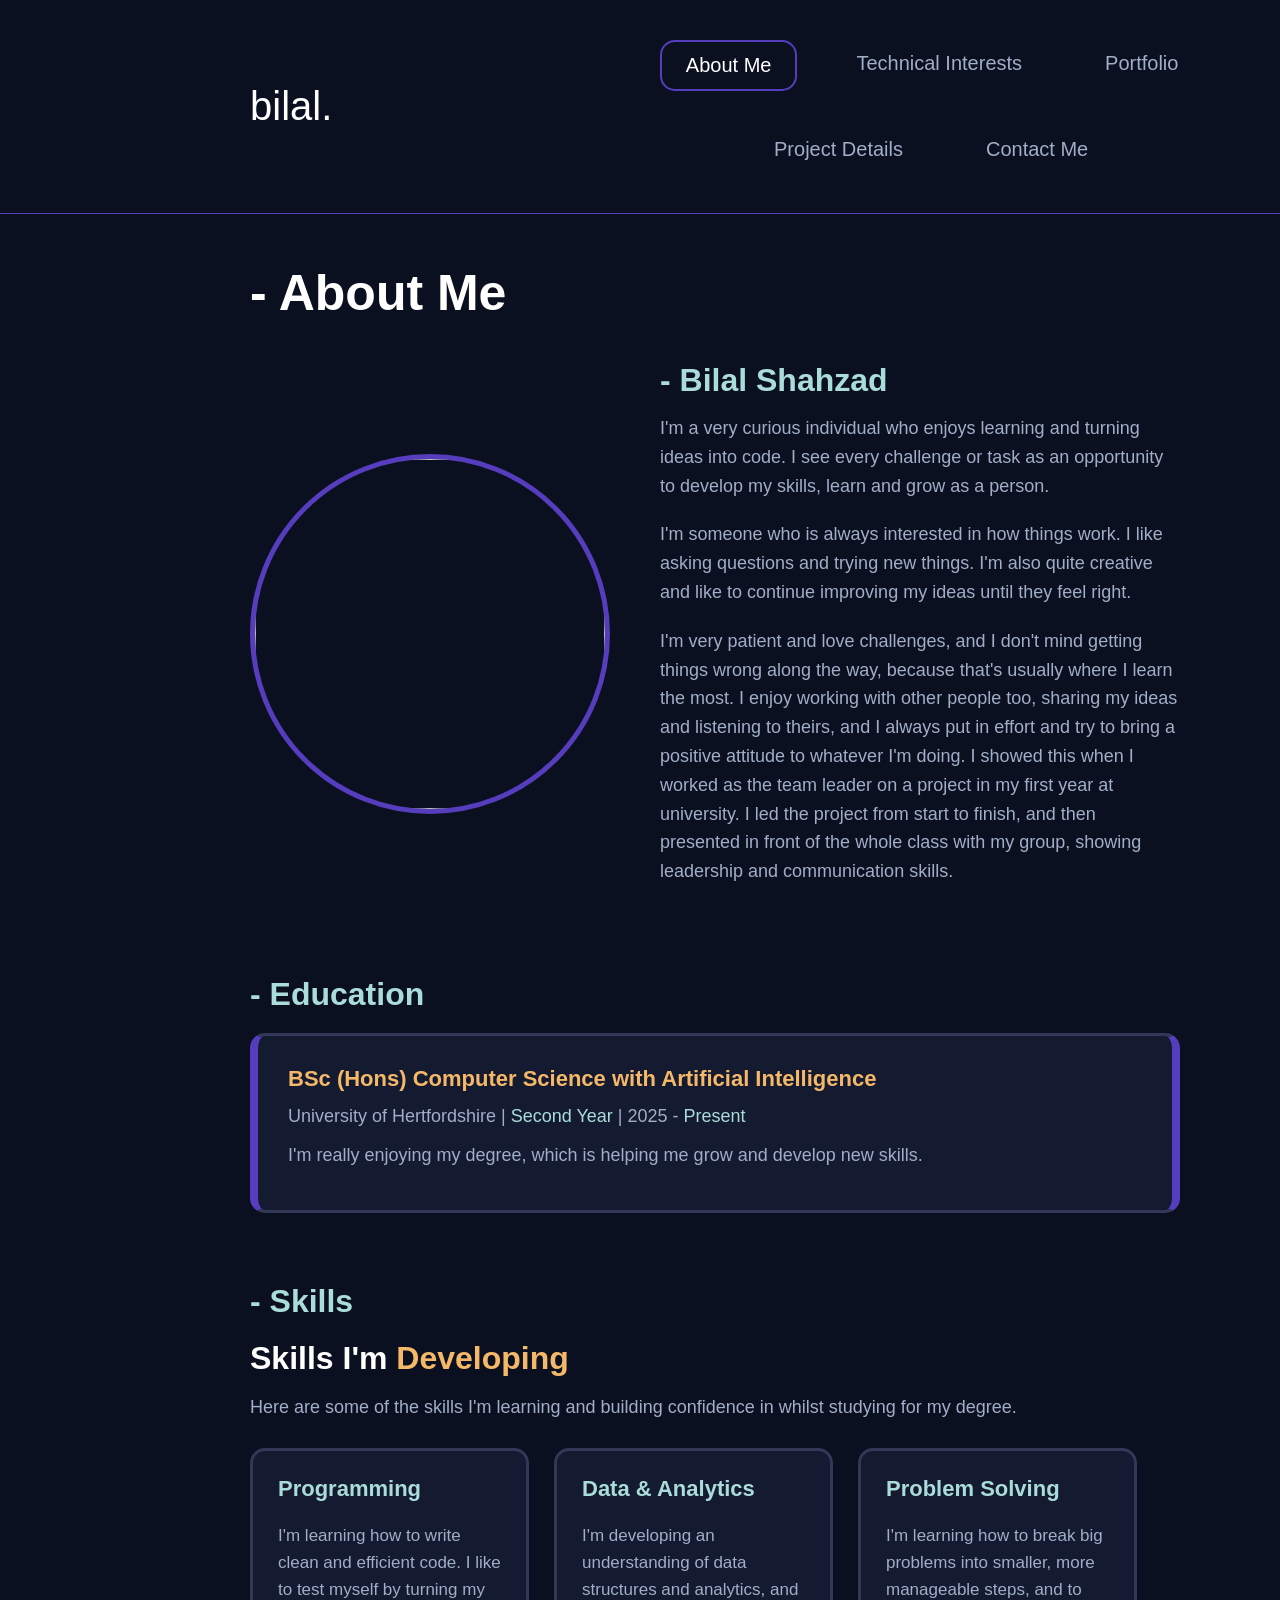
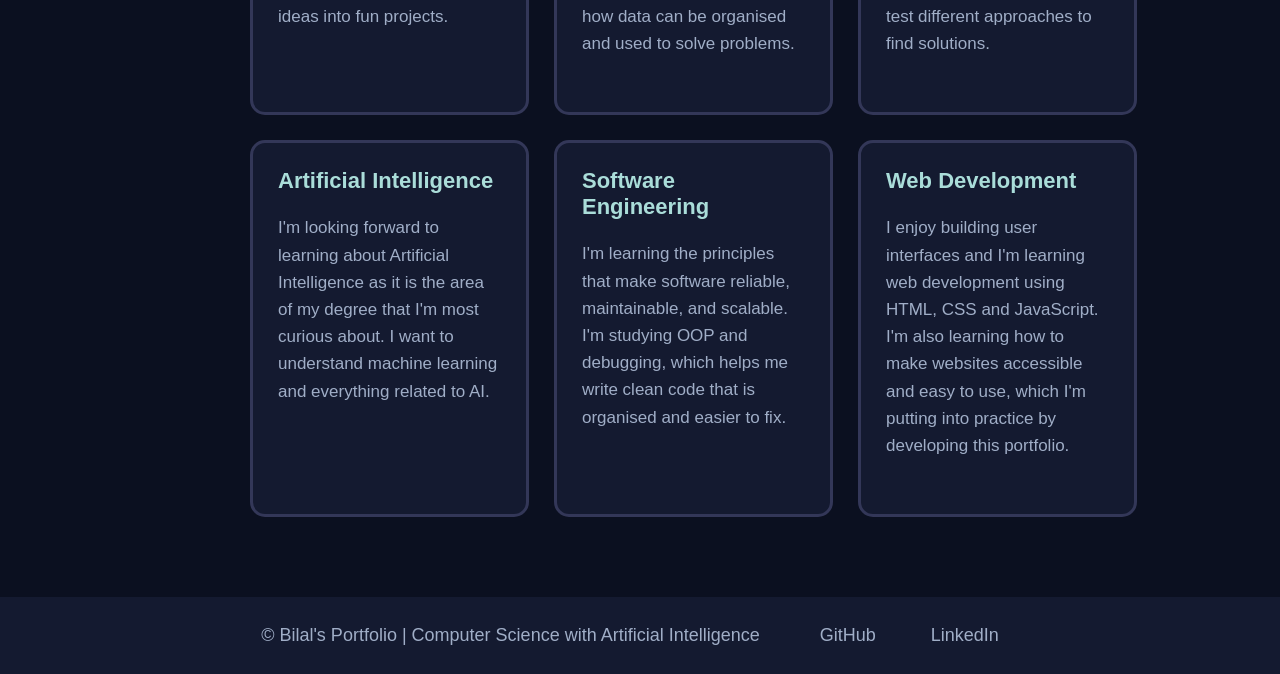
==== about.html @ db25fef5 "Add files via upload" ====
<!DOCTYPE html>
<html lang="en">
<head>

    <meta charset="UTF-8">
    <meta name="viewport" content="width=device-width, initial-scale=1.0">
    <link rel="stylesheet" href="style.css">

    <title> Bilal | About Me </title>

</head>
<body class="about">

    <header>

        <a class="myLogo" href="homepage.html" aria-label="Home"> bilal. </a>

        <nav class="buttons" aria-label="Main navigation">

            <a href="about.html" class="currentPage" aria-current="page"> About Me </a>
            <a href="interests.html"> Technical Interests </a>
            <a href="portfolio.html"> Portfolio </a>
            <a href="projectDetails.html"> Project Details </a>
            <a href="contact.html"> Contact Me </a>

        </nav>

    </header>

    <main>

        <h1> - About Me </h1>

        <div class="intro">

            <img class="myPortrait" src="images/myPortrait.png" aria-label="Bilal's Portrait">

            <div class="myIntroduction">

                <h2> - Bilal Shahzad </h2>

                <p> 
                    
                    I'm a very curious individual who enjoys learning and turning ideas into code. 
                    I see every challenge or task as an opportunity to develop my skills, learn and grow as a person.

                </p>

                <p> 
                    
                    I'm someone who is always interested in how things work. I like asking questions and trying new things. 
                    I'm also quite creative and like to continue improving my ideas until they feel right.

                </p>

                <p> 
                    
                    I'm very patient and love challenges, and I don't mind getting things wrong along the way, 
                    because that's usually where I learn the most. I enjoy working with other people too, sharing my ideas and listening
                    to theirs, and I always put in effort and try to bring a positive attitude to whatever I'm doing. 
                    I showed this when I worked as the team leader on a project in my first year at university. I led the project from start to finish,
                    and then presented in front of the whole class with my group, showing leadership and communication skills.

                </p>

            </div>

        </div>

        <div class="education">

            <h2> - Education </h2>

            <div class="myEducation">

                <h3> BSc (Hons) Computer Science with Artificial Intelligence </h3>
                <p> University of Hertfordshire | <span class="changeColour"> Second Year </span> | 2025 - <span class="changeColour"> Present </span></p>
                <p> I'm really enjoying my degree, which is helping me grow and develop new skills. </p>

            </div>

        </div>

        <div class="skills">

            <h2> - Skills </h2>
            <h3> Skills I'm <span class="newColour"> Developing </span></h3>
            <p> Here are some of the skills I'm learning and building confidence in whilst studying for my degree. </p>

            <div class="mySkills">

                <div class="skillSection">

                    <h3> Programming </h3>
                    <p> 

                        I'm learning how to write clean and efficient code. 
                        I like to test myself by turning my ideas into fun projects. 

                    </p>

                </div>

                <div class="skillSection">

                    <h3> Data & Analytics </h3>
                    <p> 

                        I'm developing an understanding of data structures and analytics, 
                        and how data can be organised and used to solve problems. 

                    </p>

                </div>

                <div class="skillSection">

                    <h3> Problem Solving </h3>
                    <p> 
                        
                        I'm learning how to break big problems into smaller, more manageable steps, 
                        and to test different approaches to find solutions. 
                    
                    </p>

                </div>

                <div class="skillSection">

                    <h3> Artificial Intelligence </h3>
                    <p> 
                        
                        I'm looking forward to learning about Artificial Intelligence as it is the
                        area of my degree that I'm most curious about. I want to understand
                        machine learning and everything related to AI.

                    </p>

                </div>

                <div class="skillSection">

                    <h3> Software Engineering </h3>
                    <p> 
                        
                        I'm learning the principles that make software reliable, maintainable,
                        and scalable. I'm studying OOP and debugging, which helps me write clean
                        code that is organised and easier to fix.
                    
                    </p>

                </div>

                <div class="skillSection">

                    <h3> Web Development </h3>
                    <p> 
                        
                        I enjoy building user interfaces and I'm learning web development 
                        using HTML, CSS and JavaScript.
                        I'm also learning how to make websites accessible and easy to use, 
                        which I'm putting into practice by developing this portfolio.
                    
                    </p>

                </div>

            </div>

        </div>

    </main>

    <footer>

        <p> &copy; Bilal's Portfolio | Computer Science with Artificial Intelligence </p>
        
        <div class="findMeOn">

            <a href="https://github.com/bilalshazz" target="_blank"> GitHub </a>
            <a href="https://linkedin.com/in/bilalshazz" target="_blank"> LinkedIn </a>

        </div>

    </footer>
    
</body>
</html>
---- style.css ----
*{
    margin: 0;
    padding: 0;
}

.home{
    background-color: #0b1020;
    background-image: url("images/home.png");
    background-size: cover;
    background-repeat: no-repeat;
    min-height: 100vh;
}

.home h1{
    font-size: 100px;
    color: white;
    text-align: left;
    padding-left: 150px;
    padding-top: 200px;
    font-family: Arial, Helvetica, sans-serif;
}

.home h1 .myName{
    display: block;
    color: #aaddd9;
}

.home p{
    font-size: 30px;
    padding-left: 150px;
    padding-top: 15px;
    color: #a0aec7;
    font-family: Arial, Helvetica, sans-serif;
}

.home h2{
    font-size: 18px;
    color: #aaddd9;
    text-align: left;
    padding-left: 150px;
    padding-top: 30px;
    font-family: Arial, Helvetica, sans-serif;
}

.home .buttons{
    gap: 15px;
    padding-left: 150px;
    padding-top: 70px;
    display: flex;
    font-family: Arial, Helvetica, sans-serif;
    flex-wrap: wrap;
}

.home .buttons a{
    color: white;
    border: 5px solid #333758;
    padding: 12px 24px;
    border-radius: 15px;
    font-size: 20px;
    text-decoration: none;
}

.home .buttons a:hover{
    color: #aaddd9;
    border-color: #563dbd;
}

.about{
    background-color: #0b1020;
}

.about header, .contact header, .interests header, .portfolio header, .projectDetails header{
    display: flex;
    align-items: center;
    padding-top: 40px;
    border-bottom: 1px solid #563dbd;
    padding-bottom: 40px;
}

.about .myLogo, .contact .myLogo, .interests .myLogo, .portfolio .myLogo, .projectDetails .myLogo{
    color: #ffffff;
    font-size: 40px;
    text-decoration: none;
    padding-left: 250px;
    font-family: Arial, Helvetica, sans-serif;
}

.about .buttons, .contact .buttons, .interests .buttons, .portfolio .buttons, .projectDetails .buttons{
    gap: 35px;
    justify-content: center;
    display: flex;
    font-family: Arial, Helvetica, sans-serif;
    flex-wrap: wrap;
    padding-left: 250px;
}

.about .buttons a, .contact .buttons a, .interests .buttons a, .portfolio .buttons a, .projectDetails .buttons a{
    font-size: 20px;
    color: #a0aec7;
    border: none;
    text-decoration: none;
    padding: 12px 24px;
}

.about .buttons a:hover, .contact .buttons a:hover, .interests .buttons a:hover, .portfolio .buttons a:hover, .projectDetails .buttons a:hover{
    color: white;
    background-color: #563dbd;
    border-radius: 15px;
}

.about .buttons a.currentPage, .contact .buttons a.currentPage, .interests .buttons a.currentPage, .portfolio .buttons a.currentPage, .projectDetails .buttons a.currentPage{
    color: white;
    border: 2px solid #563dbd;
    border-radius: 15px;
}

.about h1{
    color: #ffffff;
    padding-left: 250px;
    padding-top: 50px;
    font-size: 50px;
    padding-bottom: 40px;
    font-family: Arial, Helvetica, sans-serif;
}

.about .intro{
    display: flex;
    align-items: center;
    flex-wrap: wrap;
    gap: 50px;
    padding-left: 250px;
    padding-right: 100px;
}

.about .myPortrait{
    width: 350px;
    height: 350px;
    flex-shrink: 0;
    border-radius: 50%;
    border: 5px solid #563dbd;
    object-fit: cover;
    object-position: center bottom;
}

.about .myIntroduction{
    flex: 1;
    min-width: 300px;
    font-family: Arial, Helvetica, sans-serif;
}

.about .myIntroduction h2{
    color: #aaddd9;
    font-size: 32px;
    margin-bottom: 15px;
}

.about .myIntroduction p{
    color: #a0aec7;
    font-size: 18px;
    line-height: 1.6;
    margin-bottom: 20px;
}

.about .education{
    padding-left: 250px;
    padding-top: 70px;
    padding-right: 100px;
    font-family: Arial, Helvetica, sans-serif;
}

.about .education h2{
    color: #aaddd9;
    font-size: 32px;
    margin-bottom: 20px;
}

.about .myEducation{
    background-color: #141a30;
    border: 3px solid #333758;
    border-left: 8px solid #563dbd;
    border-right: 8px solid #563dbd;
    border-radius: 15px;
    padding: 30px;
}

.about .myEducation h3{
    margin-bottom: 10px;
    color: #f5b869;
    font-size: 22px;
}

.about .changeColour{
    color: #aaddd9;
}

.about .myEducation p{
    color: #a0aec7;
    font-size: 18px;
    line-height: 1.6;
    margin-bottom: 10px;
}

.about .skills{
    padding-left: 250px;
    padding-top: 70px;
    padding-right: 100px;
    font-family: Arial, Helvetica, sans-serif;
}

.about .skills h2{
    color: #aaddd9;
    font-size: 32px;
    margin-bottom: 20px;
}

.about .skills h3{
    margin-bottom: 10px;
    color: white;
    font-size: 32px;
}

.about .skills .newColour{
    color: #f5b869;
}

.about .skills p{
    color: #a0aec7;
    font-size: 18px;
    margin-top: 20px;
    margin-bottom: 30px;
}

.about .mySkills{
    display: flex;
    flex-wrap: wrap;
    gap: 25px;
}

.about .skillSection{
    width: 30%;
    box-sizing: border-box;
    background-color: #141a30;
    border: 3px solid #333758;
    border-radius: 15px;
    padding: 25px;
}

.about .skillSection:hover{
    border-color: #563dbd;
}

.about .skillSection h3{
    color: #aaddd9;
    font-size: 22px;
    margin-bottom: 10px;
}

.about .skillSection p{
    color: #a0aec7;
    font-size: 17px;
    line-height: 1.6;
}

.about footer, .contact footer, .interests footer, .portfolio footer, .projectDetails footer{
    display: flex;
    justify-content: center;
    align-items: center;
    gap: 40px;
    margin-top: 80px;
    padding: 20px 0;
    background-color: #141a30;
    font-family: Arial, Helvetica, sans-serif;
}

.about footer p, .contact footer p, .interests footer p, .portfolio footer p, .projectDetails footer p{
    font-size: 18px;
    color: #a0aec7;
}

.about .findMeOn, .contact .findMeOn, .interests .findMeOn, .portfolio .findMeOn, .projectDetails .findMeOn{
    display: flex;
    gap: 15px;
}

.about .findMeOn a, .contact .findMeOn a, .interests .findMeOn a, .portfolio .findMeOn a, .projectDetails .findMeOn a{
    font-size: 18px;
    text-decoration: none;
    color: #a0aec7;
    border-radius: 15px;
    padding: 8px 20px;
}

.about .findMeOn a:hover, .contact .findMeOn a:hover, .interests .findMeOn a:hover, .portfolio .findMeOn a:hover, .projectDetails .findMeOn a:hover{
    color: white;
    background-color: #563dbd;
}

.contact{
    background-color: #0b1020;
    background-image: url(images/contactbg.png);
    background-repeat: no-repeat;
    min-height: 100vh;
    background-size: cover;
}

.contact main{
    display: flex;
    justify-content: space-between;
    align-items: flex-start;
    gap: 40px;
}

.contact .contactPage{
    flex: 1;
}

.contact .contactPage h1{
    color: #aaddd9;
    padding-left: 250px;
    padding-top: 100px;
    font-size: 60px;
    font-family: Arial, Helvetica, sans-serif;
}

.contact .contactPage h2{
    color: #f5b869;
    padding-left: 250px;
    padding-top: 20px;
    font-size: 30px;
    font-family: Arial, Helvetica, sans-serif;
}

.contact .contactPage p{
    padding-left: 250px;
    color: #a0aec7;
    padding-top: 30px;
    font-size: 20px;
    font-family: Arial, Helvetica, sans-serif;
    line-height: 1.6;
    padding-bottom: 30px;
}

.contact .content{
    margin-left: 250px;
    margin-top: 30px;
    list-style: none;
    padding: 0;
}

.contact .content li{
    border-left: 4px solid #563dbd;
    margin-bottom: 15px;
    padding-left: 10px;
    padding-bottom: 10px;
    padding-top: 10px;
}

.contact .content h2{
    color: #aaddd9;
    font-size: 15px;
    font-family: Arial, Helvetica, sans-serif;
    padding: 0;
}

.contact .content p{
    color: white;
    font-size: 20px;
    margin: 0;
    padding: 0;
    font-family: Arial, Helvetica, sans-serif;
}

.contact .contactForm{
    padding: 40px;
    background-color: #141a30;
    width: 600px;
    margin-top: 100px;
    margin-right: 200px;
    border-radius: 20px;
    border: 2px solid #333758;
    border-top: 8px solid #563dbd;
    box-sizing: border-box;
}

.contact .contactForm h2{
    color: white;
    font-size: 40px;
    font-family: Arial, Helvetica, sans-serif;
    margin-bottom: 30px;
}

.contact .entryFields{
    display: flex;
    gap: 20px;
    flex-direction: column;
}

.contact .firstAndLastNameFields{
    display: flex;
    gap: 20px;
}

.contact .firstAndLastNameFields .field{
    flex: 1;
    min-width: 0;
}

.contact label{
    display: block;
    margin-bottom: 8px;
    color: #aaddd9;
    font-size: 18px;
    font-family: Arial, Helvetica, sans-serif;
}

.contact input, .contact textarea{
    width: 100%;
    background-color: #0b1020;
    color: white;
    border: 2px solid #333758;
    border-radius: 12px;
    font-size: 16px;
    font-family: Arial, Helvetica, sans-serif;
    padding: 12px;
    box-sizing: border-box;
}

.contact textarea{
    resize: vertical;
    height: 180px;
}

.contact #wordCount{
    color: white;
    font-size: 14px;
    font-family: Arial, Helvetica, sans-serif;
    margin-top: 5px;
    text-align: right;
}

.contact button{
    color: white;
    background-color: #563dbd;
    padding: 12px 24px;
    border: 2px solid #563dbd;
    border-radius: 12px;
    font-size: 24px;
    font-family: Arial, Helvetica, sans-serif;
}

.contact button:hover{
    background-color: #6a4fd6;
    border-color: #6a4fd6;
}

.interests{
    background-color: #0b1020;
}

.interests h1{
    color: #f5b869;
    font-size: 50px;
    font-family: Arial, Helvetica, sans-serif;
    padding-left: 250px;
    padding-top: 50px;
    padding-bottom: 30px;
}

.interests .introductionToTechInterests{
    color: #a0aec7;
    padding-left: 250px;
    font-family: Arial, Helvetica, sans-serif;
    font-size: 18px;
    line-height: 1.6;
    margin-bottom: 50px;
}

.interests .techInterests{
    display: flex;
    align-items: center;
    gap: 50px;
    margin-left: 250px;
    flex-wrap: wrap;
    margin-right: 100px;
    margin-bottom: 70px;
}

.interests .techInterests:nth-child(even){
    flex-direction: row-reverse;
}

.interests .interestImages{
    border: 3px solid #333758;
    border-radius: 15px;
    width: 420px;
    height: 280px;
}

.interests .interestImages:hover{
    border-color: #aaddd9;
}

.interests .interestDescriptions{
    border-left: 4px solid #563dbd;
    font-family: Arial, Helvetica, sans-serif;
    padding-left: 25px;
    flex: 1;
}

.interests .interestDescriptions h2{
    color: #aaddd9;
    font-size: 32px;
    margin-bottom: 15px;
}

.interests .interestDescriptions p{
    color: #a0aec7;
    font-size: 18px;
    line-height: 1.6;
    margin-bottom: 15px;
}

.portfolio{
    background-color: #0b1020;
}

.portfolio .portfolioIntro h1{
    color: #f5b869;
    padding-left: 250px;
    font-size: 50px;
    font-family: Arial, Helvetica, sans-serif;
    padding-top: 50px;
    padding-bottom: 30px;
}

.portfolio .portfolioIntro .portfolioDescription{
    color: #a0aec7;
    font-family: Arial, Helvetica, sans-serif;
    font-size: 18px;
    padding-left: 250px;
    line-height: 1.6;
    max-width: 1000px;
}

.portfolio .portfolioIntro h2{
    color: #aaddd9;
    padding-left: 250px;
    font-size: 30px;
    font-family: Arial, Helvetica, sans-serif;
    padding-top: 50px;
    padding-bottom: 30px;
}

.portfolio .portfolioIntro p{
    color: #a0aec7;
    font-family: Arial, Helvetica, sans-serif;
    font-size: 18px;
    padding-left: 250px;
}

.portfolio .projectSection{
    padding: 50px 250px;
}

.portfolio .projectCards{
    display: flex;
    gap: 30px;
    flex-wrap: wrap;
}

.portfolio .projectCard{
    background-color: #141a30;
    border: 4px solid #333758;
    border-radius: 15px;
    position: relative;
    width: 30%;
}

.portfolio .projectCard:hover{
    border-color: #563dbd;
}

.portfolio .projectImages img{
    border-radius: 15px;
    margin-bottom: 20px;
    width: 100%;
}

.portfolio .projectNumber{
    color: bold #563dbd;
    background-color: #aaddd9;
    padding: 8px 13px;
    border-radius: 8px;
    font-family: Arial, Helvetica, sans-serif;
    left: 15px;
    top: 15px;
    position: absolute;
    font-size: 18px;
}

.portfolio .projectCards h3{
    color: #aaddd9;
    font-size: 25px;
    font-family: Arial, Helvetica, sans-serif;
    margin-bottom: 15px;
    text-align: center;
}

.portfolio .projectCards p{
    color: #a0aec7;
    padding: 20px;
    font-family: Arial, Helvetica, sans-serif;
}

.portfolio .projectCard a{
    text-decoration: none;
    color: #f5b869;
    padding: 20px;
    display: inline-block;
    font-family: Arial, Helvetica, sans-serif;
}

.portfolio .projectCard a:hover{
    color: #eec794;
}

.projectDetails{
    background-color: #0b1020;
}

.projectDetails .projectInfo{
    background-color: #141a30;
    border: 2px solid #563dbd;
    padding: 70px 40px;
    width: 68%;
    margin-top: 60px;
    margin-left: 250px;
    border-radius: 20px;
    display: flex;
    align-items: center;
    justify-content: space-between;
    gap: 40px;
    margin-bottom: 70px;
}

.projectDetails .projectInfo h1{
    color: #f5b869;
    font-size: 50px;
    font-family: Arial, Helvetica, sans-serif;
    padding-bottom: 30px;
}

.projectDetails .projectInfo p{
    color: #a0aec7;
    font-size: 20px;
    font-family: Arial, Helvetica, sans-serif;
    padding-bottom: 60px;
}

.projectDetails .projectInfo img{
    width: 450px;
    border-radius: 20px;
}

.projectDetails .github{
    padding: 20px 30px;
    border: 2px solid #563dbd;
    border-radius: 20px;
    color: white;
    font-size: 20px;
    font-family: Arial, Helvetica, sans-serif;
    text-decoration: none;
}

.projectDetails .github:hover{
    background-color: #563dbd;
}

.projectDetails .projectContent{
    display: flex;
    align-items: flex-start;
    margin-left: 250px;
    width: 73%;
    margin-bottom: 60px;
    gap: 50px;
}

.projectDetails .moreAboutTheProject{
    flex: 2;
    min-width: 0;
}

.projectDetails .moreAboutTheProject h2{
    color: #aaddd9;
    font-size: 30px;
    font-family: Arial, Helvetica, sans-serif;
    padding-bottom: 20px;
}

.projectDetails .moreAboutTheProject p{
    color: #a0aec7;
    font-size: 18px;
    font-family: Arial, Helvetica, sans-serif;
    line-height: 1.7;
    margin-bottom: 20px;
}

.projectDetails .moreDetails{
    flex: 1;
    background-color: #141a30;
    border: 2px solid #563dbd;
    border-radius: 20px;
    padding: 30px;
    display: flex;
    flex-wrap: wrap;
    gap: 20px;
}

.projectDetails .moreDetails h2{
    color: #aaddd9;
    font-size: 25px;
    font-family: Arial, Helvetica, sans-serif;
    padding-bottom: 20px;
    width: 100%;
    text-align: center;
}

.projectDetails .moreDetails p{
    color: #a0aec7;
    font-size: 15px;
    font-family: Arial, Helvetica, sans-serif;
    padding-bottom: 10px;
    border: 2px solid #a0aec7;
    border-radius: 20px;
    padding: 10px 20px;
}

.projectDetails .moreDetails p:hover{
    border-color: #f5b869;
    color: white;
}

.projectDetails .features{
    margin-left: 250px;
}

.projectDetails .features h2{
    color: #aaddd9;
    font-size: 30px;
    font-family: Arial, Helvetica, sans-serif;
    padding-bottom: 20px;
}

.projectDetails .listOfFeatures{
    display: flex;
    flex-wrap: wrap;
    gap: 20px;
}

.projectDetails .featuresBox{
    background-color: #141a30;
    border-radius: 20px;
    border: 2px solid #563dbd;
    padding: 25px;
    width: 345px;
}

.projectDetails .featuresBox:hover{
    border-color: #ad9bf5;
}

.projectDetails .featuresBox h3{
    color: #f5b869;
    font-size: 20px;
    font-family: Arial, Helvetica, sans-serif;
    margin-bottom: 15px;
}

.projectDetails .featuresBox p{
    color: #a0aec7;
    font-size: 17px;
    font-family: Arial, Helvetica, sans-serif;
    line-height: 1.6;
}

.projectDetails .challenges{
    margin-left: 250px;
    margin-top: 50px;
}

.projectDetails .challenges h2{
    color: #aaddd9;
    font-size: 30px;
    font-family: Arial, Helvetica, sans-serif;
    margin-bottom: 25px;
}

.projectDetails .listOfChallenges{
    display: flex;
    flex-wrap: wrap;
    gap: 20px;
}

.projectDetails .challengesField{
    border-bottom: 1px solid #563dbd;
    padding: 25px;
    width: 82%;
}

.projectDetails .challengesField h3{
    color: #f5b869;
    font-size: 25px;
    font-family: Arial, Helvetica, sans-serif;
    margin-bottom: 15px;
}

.projectDetails .challengesField p{
    color: #a0aec7;
    font-size: 18px;
    font-family: Arial, Helvetica, sans-serif;
    line-height: 1.6;
    margin-bottom: 12px;
}

.projectDetails .challengeColour{
    color: rgb(246, 160, 160);
}

.projectDetails .solutionColour{
    color: rgb(158, 244, 158);
}

.projectDetails .whatILearnt{
    width: 70%;
    margin-left: 250px;
}

.projectDetails .whatILearnt h2{
    color: #aaddd9;
    font-size: 30px;
    font-family: Arial, Helvetica, sans-serif;
    margin-bottom: 20px;
    margin-top: 50px;
}

.projectDetails .whatILearnt p{
    color: #a0aec7;
    font-size: 20px;
    font-family: Arial, Helvetica, sans-serif;
    line-height: 1.6;
    margin-bottom: 15px;
}

@media (max-width: 1100px) {
    .home h1 {
        font-size: 70px;
        padding-left: 80px;
        padding-right: 40px;
        padding-top: 120px;
    }

    .home p,
    .home h2,
    .home .buttons {
        padding-left: 80px;
        padding-right: 40px;
    }

    :is(.about, .contact, .interests, .portfolio, .projectDetails) header {
        flex-direction: column;
        gap: 20px;
        padding-top: 25px;
        padding-bottom: 25px;
    }

    :is(.about, .contact, .interests, .portfolio, .projectDetails) .myLogo {
        padding-left: 0;
    }

    :is(.about, .contact, .interests, .portfolio, .projectDetails) .buttons {
        padding-left: 0;
        gap: 10px;
    }

    .about h1,
    .about .intro,
    .about .education,
    .about .skills,
    .contact .contactPage > h1,
    .contact .contactPage > h2,
    .contact .contactPage > p,
    .interests h1,
    .interests .introductionToTechInterests,
    .portfolio .portfolioIntro h1,
    .portfolio .portfolioIntro h2,
    .portfolio .portfolioIntro p,
    .portfolio .portfolioIntro .portfolioDescription {
        padding-left: 60px;
        padding-right: 60px;
    }

    .contact .content,
    .interests .techInterests,
    .projectDetails .projectInfo,
    .projectDetails .projectContent,
    .projectDetails .features,
    .projectDetails .challenges,
    .projectDetails .whatILearnt {
        margin-left: 60px;
        margin-right: 60px;
    }

    .projectDetails .projectInfo,
    .projectDetails .projectContent,
    .projectDetails .whatILearnt {
        width: auto;
    }

    .projectDetails .challengesField {
        width: 100%;
        box-sizing: border-box;
    }

    .about .skillSection {
        width: calc(50% - 13px);
    }

    .portfolio .projectSection {
        padding: 40px 60px;
    }

    .portfolio .projectCard {
        width: calc(50% - 15px);
        box-sizing: border-box;
    }

    .contact main {
        flex-direction: column;
        align-items: stretch;
        gap: 0;
    }

    .contact .contactPage h1 {
        padding-top: 50px;
    }

    .contact .contactForm {
        width: auto;
        margin: 20px 60px 0;
    }

    .projectDetails .featuresBox {
        width: auto;
        flex: 1 1 260px;
        box-sizing: border-box;
        min-width: 0;
    }
}

@media (max-width: 900px) {
    .interests .techInterests,
    .interests .techInterests:nth-child(even) {
        flex-direction: column;
        align-items: stretch;
        gap: 25px;
    }

    .interests .interestImages {
        width: 100%;
        height: auto;
        aspect-ratio: 3 / 2;
        object-fit: cover;
        box-sizing: border-box;
    }

    .interests .interestDescriptions {
        flex: none;
    }

    .projectDetails .projectInfo {
        flex-direction: column;
        align-items: flex-start;
        padding: 40px 25px;
        gap: 30px;
    }

    .projectDetails .projectInfo img {
        width: 100%;
        max-width: 450px;
    }

    .projectDetails .projectContent {
        flex-direction: column;
        align-items: stretch;
        gap: 30px;
    }

    .projectDetails .moreAboutTheProject,
    .projectDetails .moreDetails {
        flex: none;
    }
}

@media (max-width: 700px) {
    .home h1 {
        font-size: 46px;
        padding-left: 20px;
        padding-right: 20px;
        padding-top: 80px;
    }

    .home p {
        font-size: 20px;
    }

    .home p,
    .home h2,
    .home .buttons {
        padding-left: 20px;
        padding-right: 20px;
    }

    .home .buttons {
        padding-top: 40px;
    }

    .home .buttons a {
        font-size: 17px;
        padding: 10px 18px;
    }

    :is(.about, .contact, .interests, .portfolio, .projectDetails) .myLogo {
        font-size: 32px;
    }

    :is(.about, .contact, .interests, .portfolio, .projectDetails) .buttons {
        gap: 6px;
        padding-left: 10px;
        padding-right: 10px;
    }

    :is(.about, .contact, .interests, .portfolio, .projectDetails) .buttons a {
        font-size: 16px;
        padding: 8px 14px;
    }

    .about h1,
    .about .intro,
    .about .education,
    .about .skills,
    .contact .contactPage > h1,
    .contact .contactPage > h2,
    .contact .contactPage > p,
    .interests h1,
    .interests .introductionToTechInterests,
    .portfolio .portfolioIntro h1,
    .portfolio .portfolioIntro h2,
    .portfolio .portfolioIntro p,
    .portfolio .portfolioIntro .portfolioDescription {
        padding-left: 20px;
        padding-right: 20px;
    }

    .contact .content,
    .interests .techInterests,
    .projectDetails .projectInfo,
    .projectDetails .projectContent,
    .projectDetails .features,
    .projectDetails .challenges,
    .projectDetails .whatILearnt {
        margin-left: 20px;
        margin-right: 20px;
    }

    .about h1,
    .interests h1,
    .portfolio .portfolioIntro h1,
    .projectDetails .projectInfo h1 {
        font-size: 34px;
    }

    .contact .contactPage > h1 {
        font-size: 40px;
    }

    .contact .contactPage > h2 {
        font-size: 24px;
    }

    .about .intro {
        flex-direction: column;
        text-align: center;
        gap: 30px;
    }

    .about .myPortrait {
        width: 240px;
        height: 240px;
    }

    .about .myIntroduction {
        min-width: 0;
    }

    .about .skillSection {
        width: 100%;
    }

    .portfolio .projectSection {
        padding: 30px 20px;
    }

    .portfolio .projectCard {
        width: 100%;
    }

    .contact .contactForm {
        margin: 20px 20px 0;
        padding: 25px;
    }

    .contact .contactForm h2 {
        font-size: 30px;
    }

    .contact button {
        width: 100%;
        font-size: 20px;
    }

    .projectDetails .projectInfo {
        margin-top: 30px;
        margin-bottom: 40px;
    }

    .projectDetails .projectInfo p {
        font-size: 18px;
        padding-bottom: 30px;
    }

    .projectDetails .challengesField {
        padding: 20px 0;
    }

    .projectDetails .whatILearnt p {
        font-size: 18px;
    }

    :is(.about, .contact, .interests, .portfolio, .projectDetails) footer {
        flex-direction: column;
        gap: 15px;
        margin-top: 50px;
        text-align: center;
        padding: 25px 20px;
    }

    :is(.about, .contact, .interests, .portfolio, .projectDetails) footer p {
        font-size: 16px;
    }
}

@media (max-width: 480px) {
    .contact .firstAndLastNameFields {
        flex-direction: column;
    }

    .home h1 {
        font-size: 38px;
    }
}
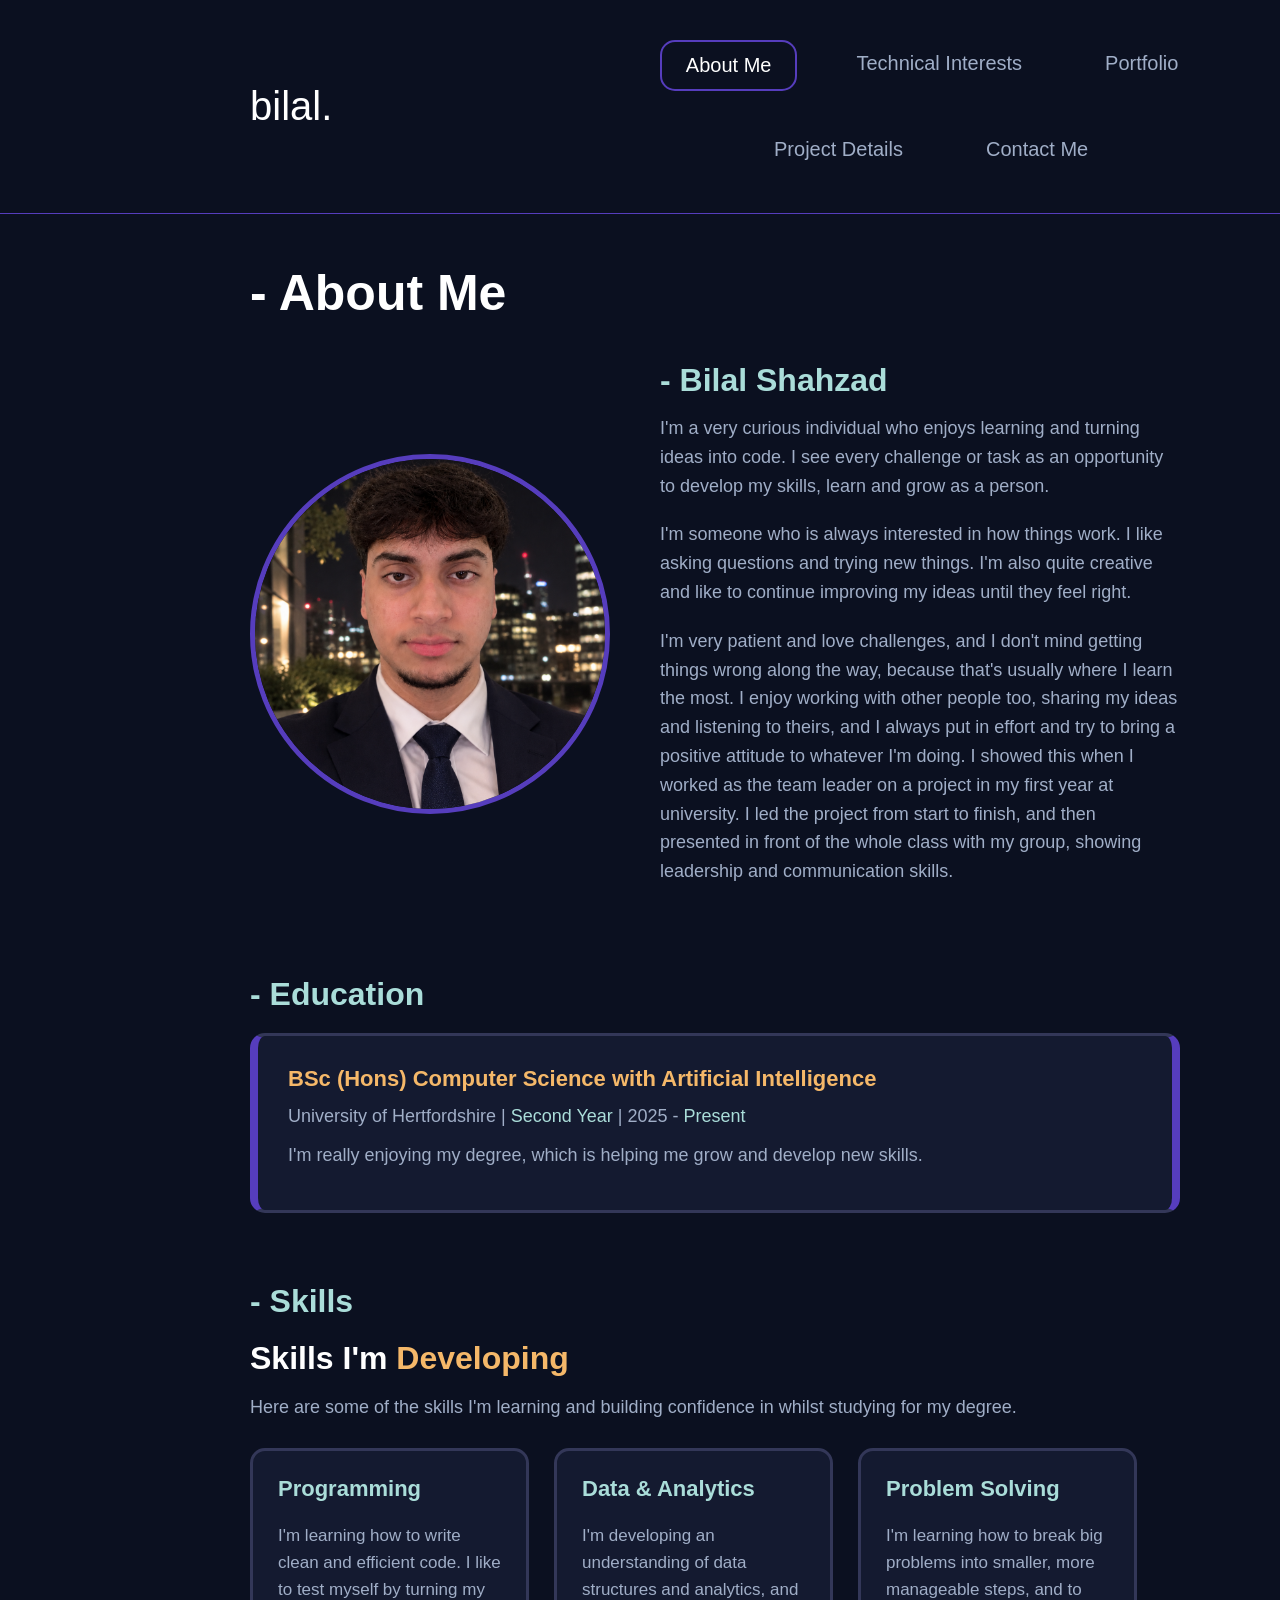
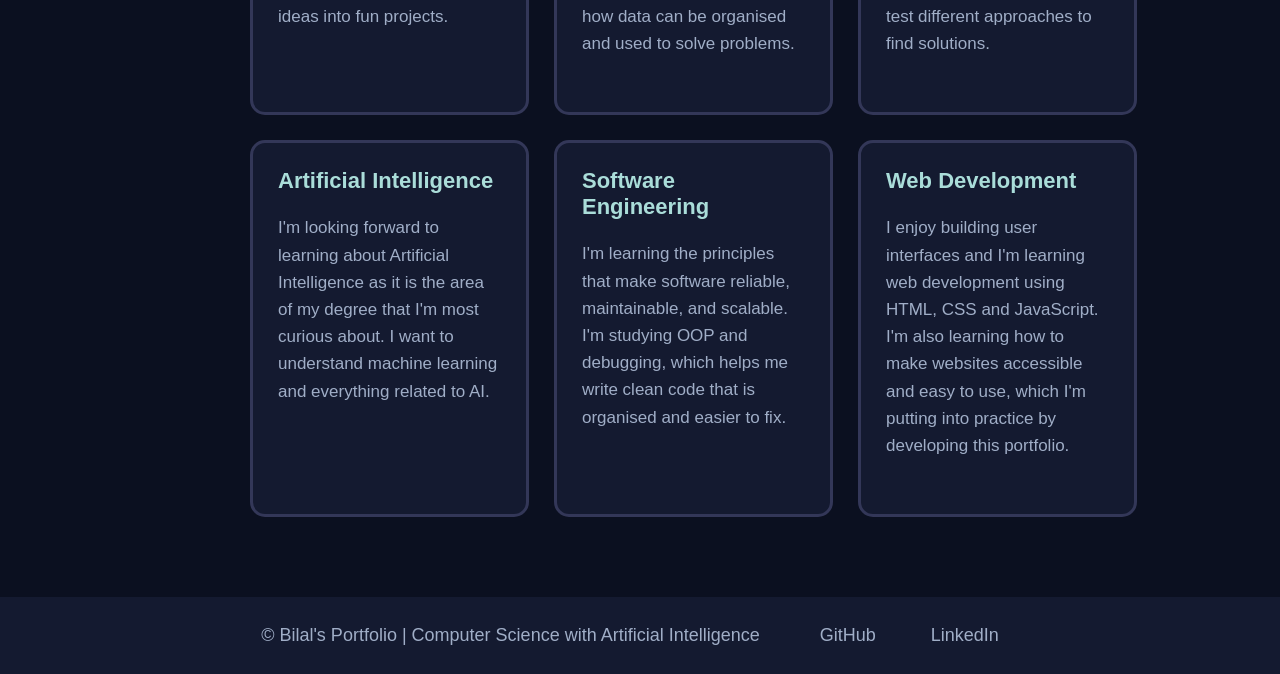
==== commit 9f0aecf6: "Add files via upload" ====
--- a/about.html
+++ b/about.html
@@ -13,7 +13,7 @@
 
     <header>
 
-        <a class="myLogo" href="homepage.html" aria-label="Home"> bilal. </a>
+        <a class="myLogo" href="index.html" aria-label="Home"> bilal. </a>
 
         <nav class="buttons" aria-label="Main navigation">
 
@@ -33,7 +33,7 @@
 
         <div class="intro">
 
-            <img class="myPortrait" src="images/myPortrait.png" aria-label="Bilal's Portrait">
+            <img class="myPortrait" src="Images/myPortrait.png" aria-label="Bilal's Portrait">
 
             <div class="myIntroduction">
 
